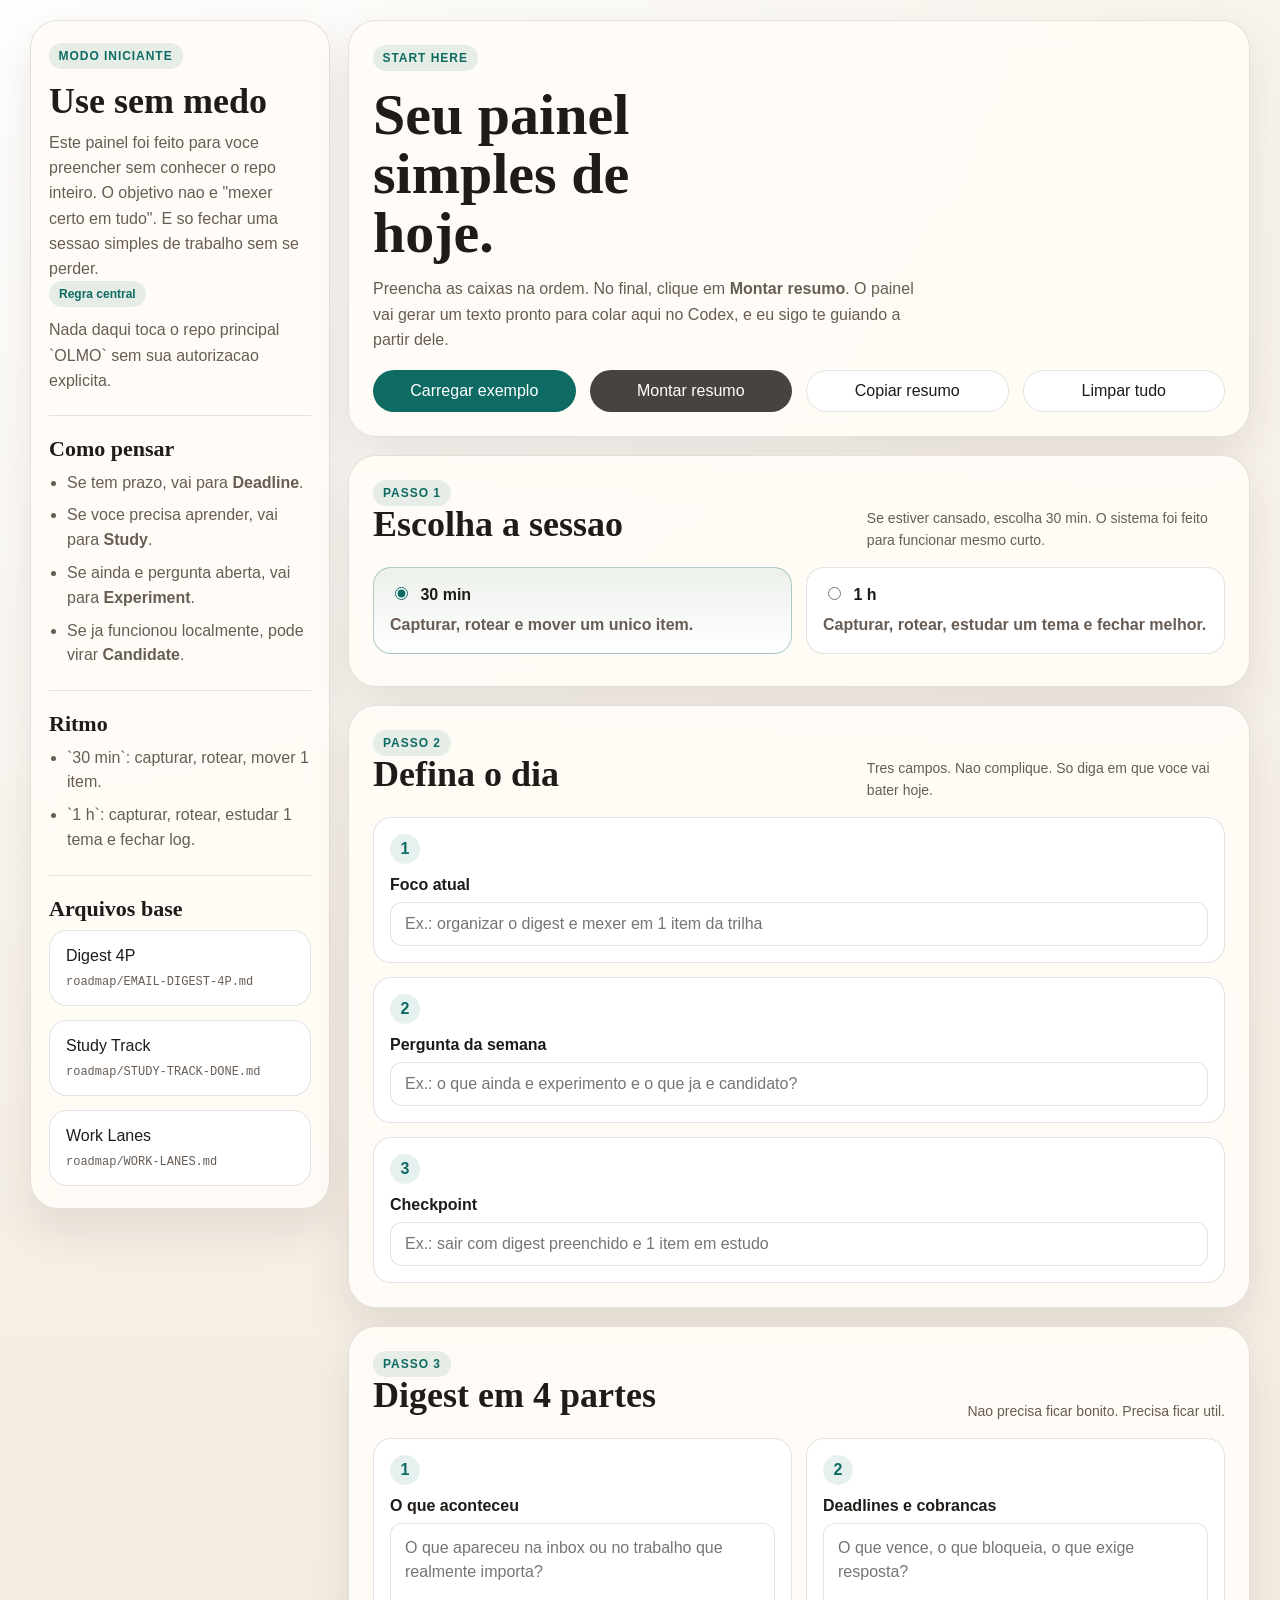
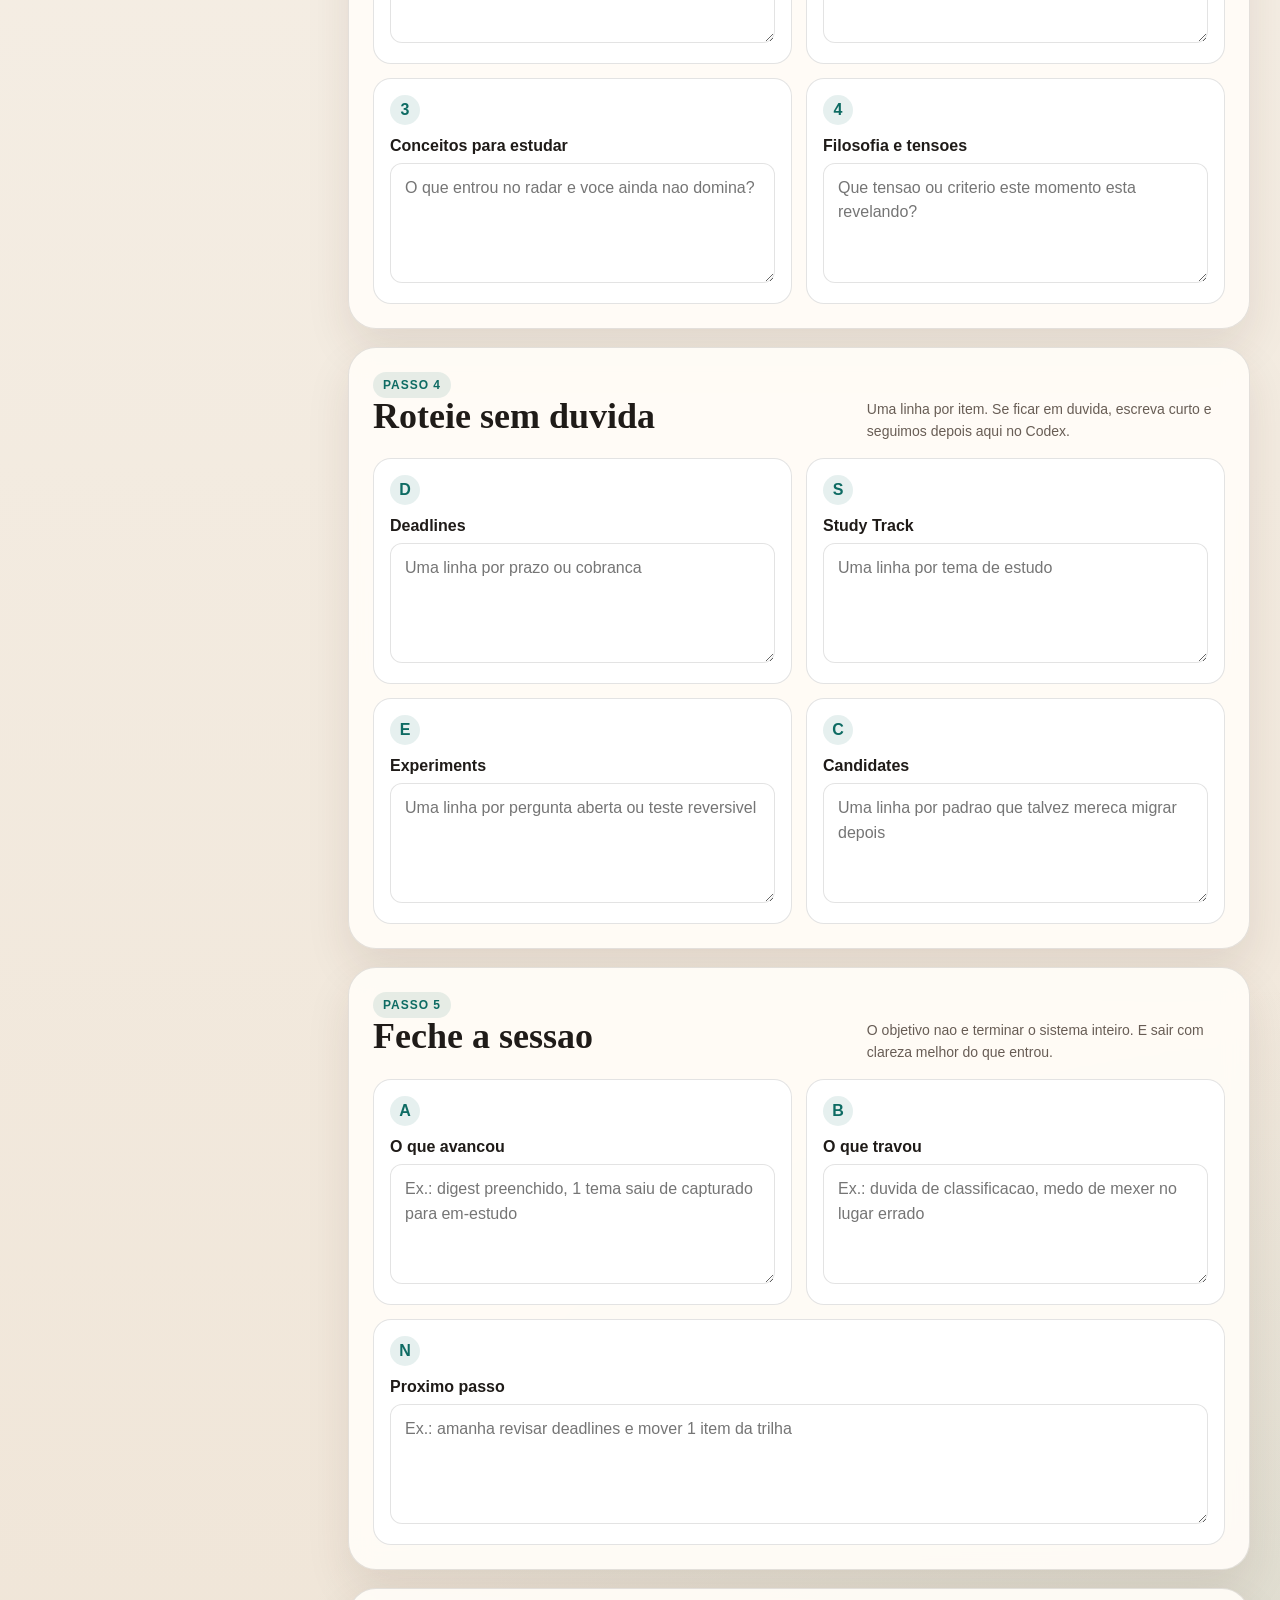
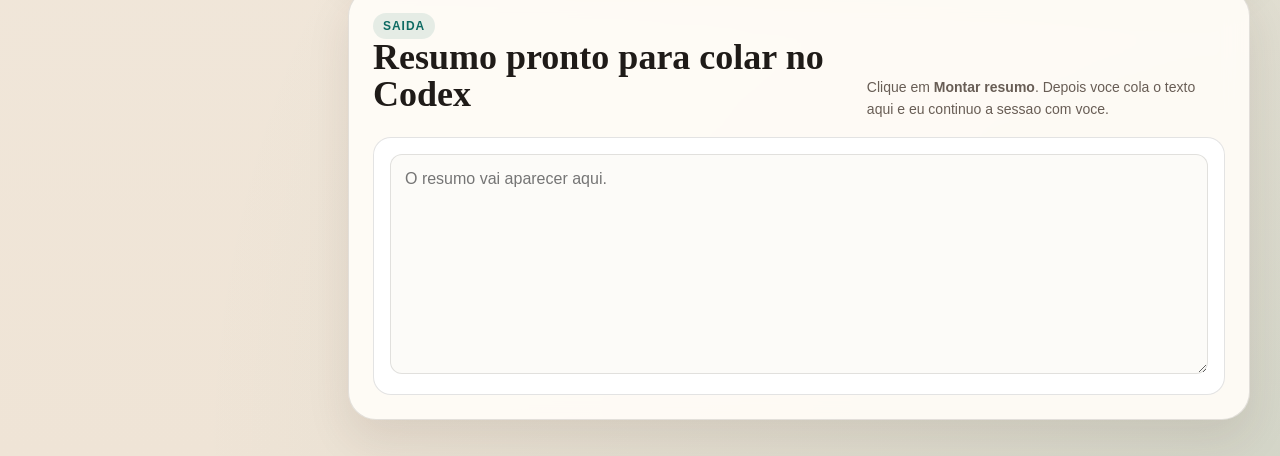
==== private-learning/START-HERE.html @ 2dedcef5 "Initialize OLMO_SHADOW baseline" ====
<!doctype html>
<html lang="pt-BR">
<head>
  <meta charset="utf-8">
  <meta name="viewport" content="width=device-width, initial-scale=1">
  <title>OLMO HQ - Modo Iniciante</title>
  <style>
    :root {
      --bg: #f7f2ea;
      --paper: rgba(255, 252, 247, 0.94);
      --paper-strong: rgba(255, 255, 255, 0.98);
      --ink: #1f1b18;
      --muted: #685d55;
      --line: rgba(31, 27, 24, 0.12);
      --accent: #0e6b63;
      --accent-soft: rgba(14, 107, 99, 0.10);
      --gold: #9d5e20;
      --gold-soft: rgba(157, 94, 32, 0.12);
      --safe: #29643d;
      --safe-soft: rgba(41, 100, 61, 0.12);
      --shadow: 0 20px 44px rgba(64, 42, 27, 0.10);
      --radius-lg: 28px;
      --radius-md: 18px;
      --radius-sm: 12px;
      --display: "Iowan Old Style", "Palatino Linotype", Georgia, serif;
      --body: "Aptos", "Segoe UI Variable", "Trebuchet MS", sans-serif;
      --mono: Consolas, "SFMono-Regular", monospace;
    }

    * { box-sizing: border-box; }

    body {
      margin: 0;
      color: var(--ink);
      font-family: var(--body);
      background:
        radial-gradient(circle at top left, rgba(255, 255, 255, 0.92), transparent 32%),
        radial-gradient(circle at bottom right, rgba(14, 107, 99, 0.12), transparent 28%),
        linear-gradient(180deg, #f8f4ed 0%, #efe4d6 100%);
      min-height: 100vh;
    }

    .shell {
      width: min(1220px, calc(100vw - 24px));
      margin: 20px auto 36px;
      display: grid;
      grid-template-columns: 300px 1fr;
      gap: 18px;
    }

    .panel {
      background: var(--paper);
      border: 1px solid var(--line);
      border-radius: var(--radius-lg);
      box-shadow: var(--shadow);
      backdrop-filter: blur(12px);
    }

    .sidebar {
      padding: 22px 18px;
      position: sticky;
      top: 20px;
      height: fit-content;
    }

    .content {
      display: grid;
      gap: 18px;
    }

    .hero,
    .section {
      padding: 24px;
    }

    .eyebrow {
      display: inline-block;
      padding: 6px 10px;
      border-radius: 999px;
      background: var(--accent-soft);
      color: var(--accent);
      font-size: 12px;
      font-weight: 800;
      letter-spacing: 0.08em;
      text-transform: uppercase;
    }

    h1, h2, h3 {
      margin: 0;
      font-family: var(--display);
      line-height: 1.02;
    }

    h1 {
      margin-top: 14px;
      font-size: clamp(34px, 6vw, 58px);
      max-width: 10ch;
    }

    h2 {
      font-size: clamp(26px, 4vw, 36px);
      margin-bottom: 8px;
    }

    h3 {
      font-size: 22px;
      margin-bottom: 10px;
    }

    p {
      margin: 0;
      color: var(--muted);
      line-height: 1.58;
    }

    .stack,
    .choices,
    .two-col,
    .toolbar,
    .link-grid {
      display: grid;
      gap: 14px;
    }

    .choices,
    .two-col,
    .link-grid {
      grid-template-columns: repeat(2, minmax(0, 1fr));
    }

    .step-card,
    .choice-card,
    .link-card,
    .summary-box,
    .tip-card {
      padding: 16px;
      border-radius: var(--radius-md);
      background: var(--paper-strong);
      border: 1px solid var(--line);
    }

    .choice-card {
      cursor: pointer;
      transition: transform 120ms ease, border-color 120ms ease, background 120ms ease;
    }

    .choice-card:hover {
      transform: translateY(-1px);
      border-color: rgba(14, 107, 99, 0.35);
    }

    .choice-card input {
      margin-right: 8px;
      accent-color: var(--accent);
    }

    .choice-card.active {
      background: linear-gradient(180deg, rgba(14, 107, 99, 0.08), rgba(255, 255, 255, 0.96));
      border-color: rgba(14, 107, 99, 0.32);
    }

    .step-label {
      display: inline-block;
      width: 30px;
      height: 30px;
      line-height: 30px;
      text-align: center;
      border-radius: 999px;
      background: var(--accent-soft);
      color: var(--accent);
      font-weight: 800;
      margin-bottom: 12px;
    }

    label {
      display: block;
      font-weight: 700;
      margin-bottom: 8px;
    }

    input,
    textarea,
    button {
      font: inherit;
    }

    input[type="text"],
    textarea {
      width: 100%;
      border: 1px solid var(--line);
      border-radius: var(--radius-sm);
      background: rgba(255, 255, 255, 0.82);
      color: var(--ink);
      padding: 12px 14px;
    }

    textarea {
      resize: vertical;
      min-height: 120px;
      line-height: 1.55;
    }

    button {
      border: 0;
      border-radius: 999px;
      padding: 11px 16px;
      cursor: pointer;
      color: white;
      background: var(--accent);
      transition: transform 120ms ease, opacity 120ms ease;
    }

    button:hover {
      transform: translateY(-1px);
      opacity: 0.97;
    }

    button.secondary {
      background: rgba(31, 27, 24, 0.82);
    }

    button.ghost {
      background: white;
      color: var(--ink);
      border: 1px solid var(--line);
    }

    .toolbar {
      grid-template-columns: repeat(4, minmax(0, 1fr));
      margin-top: 18px;
    }

    .section-head {
      display: flex;
      justify-content: space-between;
      align-items: end;
      gap: 12px;
      margin-bottom: 16px;
    }

    .section-note {
      font-size: 14px;
      max-width: 46ch;
    }

    .small {
      font-size: 13px;
    }

    .mono {
      font-family: var(--mono);
    }

    .pill {
      display: inline-flex;
      align-items: center;
      padding: 6px 10px;
      border-radius: 999px;
      font-size: 12px;
      font-weight: 800;
    }

    .pill.accent { color: var(--accent); background: var(--accent-soft); }
    .pill.gold { color: var(--gold); background: var(--gold-soft); }
    .pill.safe { color: var(--safe); background: var(--safe-soft); }

    .tip-list,
    .check-list {
      margin: 0;
      padding-left: 18px;
      color: var(--muted);
      line-height: 1.55;
    }

    .tip-list li + li,
    .check-list li + li {
      margin-top: 8px;
    }

    .summary-box textarea {
      min-height: 220px;
      background: rgba(252, 251, 248, 0.96);
    }

    .link-card {
      text-decoration: none;
      color: inherit;
      display: block;
    }

    .path {
      display: block;
      margin-top: 10px;
      color: var(--muted);
      font-size: 12px;
      font-family: var(--mono);
    }

    .sidebar-block + .sidebar-block {
      margin-top: 22px;
      padding-top: 22px;
      border-top: 1px solid var(--line);
    }

    @media (max-width: 1040px) {
      .shell,
      .choices,
      .two-col,
      .link-grid {
        grid-template-columns: 1fr;
      }

      .sidebar {
        position: static;
      }
    }

    @media (max-width: 760px) {
      .toolbar {
        grid-template-columns: 1fr;
      }
    }
  </style>
</head>
<body>
  <div class="shell">
    <aside class="panel sidebar">
      <span class="eyebrow">Modo Iniciante</span>
      <h2 style="margin-top: 14px;">Use sem medo</h2>
      <p style="margin-top: 10px;">
        Este painel foi feito para voce preencher sem conhecer o repo inteiro. O objetivo nao e "mexer certo em tudo". E so fechar uma sessao simples de trabalho sem se perder.
      </p>

      <div class="sidebar-block">
        <span class="pill accent">Regra central</span>
        <p style="margin-top: 10px;">
          Nada daqui toca o repo principal `OLMO` sem sua autorizacao explicita.
        </p>
      </div>

      <div class="sidebar-block">
        <h3>Como pensar</h3>
        <ul class="tip-list">
          <li>Se tem prazo, vai para <strong>Deadline</strong>.</li>
          <li>Se voce precisa aprender, vai para <strong>Study</strong>.</li>
          <li>Se ainda e pergunta aberta, vai para <strong>Experiment</strong>.</li>
          <li>Se ja funcionou localmente, pode virar <strong>Candidate</strong>.</li>
        </ul>
      </div>

      <div class="sidebar-block">
        <h3>Ritmo</h3>
        <ul class="check-list">
          <li>`30 min`: capturar, rotear, mover 1 item.</li>
          <li>`1 h`: capturar, rotear, estudar 1 tema e fechar log.</li>
        </ul>
      </div>

      <div class="sidebar-block">
        <h3>Arquivos base</h3>
        <div class="link-grid" style="grid-template-columns: 1fr;">
          <a class="link-card" href="../roadmap/EMAIL-DIGEST-4P.md">
            Digest 4P
            <span class="path">roadmap/EMAIL-DIGEST-4P.md</span>
          </a>
          <a class="link-card" href="../roadmap/STUDY-TRACK-DONE.md">
            Study Track
            <span class="path">roadmap/STUDY-TRACK-DONE.md</span>
          </a>
          <a class="link-card" href="../roadmap/WORK-LANES.md">
            Work Lanes
            <span class="path">roadmap/WORK-LANES.md</span>
          </a>
        </div>
      </div>
    </aside>

    <main class="content">
      <section class="panel hero">
        <span class="eyebrow">Start Here</span>
        <h1>Seu painel simples de hoje.</h1>
        <p style="margin-top: 14px; max-width: 62ch;">
          Preencha as caixas na ordem. No final, clique em <strong>Montar resumo</strong>. O painel vai gerar um texto pronto para colar aqui no Codex, e eu sigo te guiando a partir dele.
        </p>

        <div class="toolbar">
          <button id="exampleBtn" type="button">Carregar exemplo</button>
          <button id="buildBtn" class="secondary" type="button">Montar resumo</button>
          <button id="copyBtn" class="ghost" type="button">Copiar resumo</button>
          <button id="clearBtn" class="ghost" type="button">Limpar tudo</button>
        </div>
      </section>

      <section class="panel section">
        <div class="section-head">
          <div>
            <span class="eyebrow">Passo 1</span>
            <h2>Escolha a sessao</h2>
          </div>
          <p class="section-note">Se estiver cansado, escolha 30 min. O sistema foi feito para funcionar mesmo curto.</p>
        </div>

        <div class="choices">
          <label class="choice-card active" data-choice="session-30">
            <input type="radio" name="sessionLength" value="30 min" checked>
            <strong>30 min</strong>
            <p style="margin-top: 8px;">Capturar, rotear e mover um unico item.</p>
          </label>
          <label class="choice-card" data-choice="session-60">
            <input type="radio" name="sessionLength" value="1 h">
            <strong>1 h</strong>
            <p style="margin-top: 8px;">Capturar, rotear, estudar um tema e fechar melhor.</p>
          </label>
        </div>
      </section>

      <section class="panel section">
        <div class="section-head">
          <div>
            <span class="eyebrow">Passo 2</span>
            <h2>Defina o dia</h2>
          </div>
          <p class="section-note">Tres campos. Nao complique. So diga em que voce vai bater hoje.</p>
        </div>

        <div class="stack">
          <div class="step-card">
            <div class="step-label">1</div>
            <label for="focus">Foco atual</label>
            <input id="focus" type="text" placeholder="Ex.: organizar o digest e mexer em 1 item da trilha">
          </div>
          <div class="step-card">
            <div class="step-label">2</div>
            <label for="question">Pergunta da semana</label>
            <input id="question" type="text" placeholder="Ex.: o que ainda e experimento e o que ja e candidato?">
          </div>
          <div class="step-card">
            <div class="step-label">3</div>
            <label for="checkpoint">Checkpoint</label>
            <input id="checkpoint" type="text" placeholder="Ex.: sair com digest preenchido e 1 item em estudo">
          </div>
        </div>
      </section>

      <section class="panel section">
        <div class="section-head">
          <div>
            <span class="eyebrow">Passo 3</span>
            <h2>Digest em 4 partes</h2>
          </div>
          <p class="section-note">Nao precisa ficar bonito. Precisa ficar util.</p>
        </div>

        <div class="two-col">
          <div class="step-card">
            <div class="step-label">1</div>
            <label for="digest1">O que aconteceu</label>
            <textarea id="digest1" placeholder="O que apareceu na inbox ou no trabalho que realmente importa?"></textarea>
          </div>
          <div class="step-card">
            <div class="step-label">2</div>
            <label for="digest2">Deadlines e cobrancas</label>
            <textarea id="digest2" placeholder="O que vence, o que bloqueia, o que exige resposta?"></textarea>
          </div>
          <div class="step-card">
            <div class="step-label">3</div>
            <label for="digest3">Conceitos para estudar</label>
            <textarea id="digest3" placeholder="O que entrou no radar e voce ainda nao domina?"></textarea>
          </div>
          <div class="step-card">
            <div class="step-label">4</div>
            <label for="digest4">Filosofia e tensoes</label>
            <textarea id="digest4" placeholder="Que tensao ou criterio este momento esta revelando?"></textarea>
          </div>
        </div>
      </section>

      <section class="panel section">
        <div class="section-head">
          <div>
            <span class="eyebrow">Passo 4</span>
            <h2>Roteie sem duvida</h2>
          </div>
          <p class="section-note">Uma linha por item. Se ficar em duvida, escreva curto e seguimos depois aqui no Codex.</p>
        </div>

        <div class="two-col">
          <div class="step-card">
            <div class="step-label">D</div>
            <label for="deadlines">Deadlines</label>
            <textarea id="deadlines" placeholder="Uma linha por prazo ou cobranca"></textarea>
          </div>
          <div class="step-card">
            <div class="step-label">S</div>
            <label for="study">Study Track</label>
            <textarea id="study" placeholder="Uma linha por tema de estudo"></textarea>
          </div>
          <div class="step-card">
            <div class="step-label">E</div>
            <label for="experiments">Experiments</label>
            <textarea id="experiments" placeholder="Uma linha por pergunta aberta ou teste reversivel"></textarea>
          </div>
          <div class="step-card">
            <div class="step-label">C</div>
            <label for="candidates">Candidates</label>
            <textarea id="candidates" placeholder="Uma linha por padrao que talvez mereca migrar depois"></textarea>
          </div>
        </div>
      </section>

      <section class="panel section">
        <div class="section-head">
          <div>
            <span class="eyebrow">Passo 5</span>
            <h2>Feche a sessao</h2>
          </div>
          <p class="section-note">O objetivo nao e terminar o sistema inteiro. E sair com clareza melhor do que entrou.</p>
        </div>

        <div class="two-col">
          <div class="step-card">
            <div class="step-label">A</div>
            <label for="advanced">O que avancou</label>
            <textarea id="advanced" placeholder="Ex.: digest preenchido, 1 tema saiu de capturado para em-estudo"></textarea>
          </div>
          <div class="step-card">
            <div class="step-label">B</div>
            <label for="blocked">O que travou</label>
            <textarea id="blocked" placeholder="Ex.: duvida de classificacao, medo de mexer no lugar errado"></textarea>
          </div>
          <div class="step-card" style="grid-column: 1 / -1;">
            <div class="step-label">N</div>
            <label for="nextStep">Proximo passo</label>
            <textarea id="nextStep" placeholder="Ex.: amanha revisar deadlines e mover 1 item da trilha"></textarea>
          </div>
        </div>
      </section>

      <section class="panel section">
        <div class="section-head">
          <div>
            <span class="eyebrow">Saida</span>
            <h2>Resumo pronto para colar no Codex</h2>
          </div>
          <p class="section-note">Clique em <strong>Montar resumo</strong>. Depois voce cola o texto aqui e eu continuo a sessao com voce.</p>
        </div>

        <div class="summary-box">
          <textarea id="summaryOutput" placeholder="O resumo vai aparecer aqui."></textarea>
        </div>
      </section>
    </main>
  </div>

  <script>
    const STORAGE_KEY = "olmo-roadmap-start-here-v1";

    const refs = {
      sessionLength: () => document.querySelector('input[name="sessionLength"]:checked')?.value || "30 min",
      focus: document.getElementById("focus"),
      question: document.getElementById("question"),
      checkpoint: document.getElementById("checkpoint"),
      digest1: document.getElementById("digest1"),
      digest2: document.getElementById("digest2"),
      digest3: document.getElementById("digest3"),
      digest4: document.getElementById("digest4"),
      deadlines: document.getElementById("deadlines"),
      study: document.getElementById("study"),
      experiments: document.getElementById("experiments"),
      candidates: document.getElementById("candidates"),
      advanced: document.getElementById("advanced"),
      blocked: document.getElementById("blocked"),
      nextStep: document.getElementById("nextStep"),
      summaryOutput: document.getElementById("summaryOutput")
    };

    const inputKeys = [
      "focus",
      "question",
      "checkpoint",
      "digest1",
      "digest2",
      "digest3",
      "digest4",
      "deadlines",
      "study",
      "experiments",
      "candidates",
      "advanced",
      "blocked",
      "nextStep"
    ];

    hydrate();
    bindEvents();
    syncChoiceCards();

    function bindEvents() {
      inputKeys.forEach((key) => {
        refs[key].addEventListener("input", saveState);
      });

      document.querySelectorAll('input[name="sessionLength"]').forEach((radio) => {
        radio.addEventListener("change", () => {
          saveState();
          syncChoiceCards();
        });
      });

      document.getElementById("buildBtn").addEventListener("click", buildSummary);
      document.getElementById("copyBtn").addEventListener("click", copySummary);
      document.getElementById("clearBtn").addEventListener("click", clearState);
      document.getElementById("exampleBtn").addEventListener("click", loadExample);
    }

    function hydrate() {
      try {
        const raw = localStorage.getItem(STORAGE_KEY);
        if (!raw) return;
        const state = JSON.parse(raw);
        if (state.sessionLength) {
          const radio = document.querySelector(`input[name="sessionLength"][value="${escapeSelector(state.sessionLength)}"]`);
          if (radio) radio.checked = true;
        }
        inputKeys.forEach((key) => {
          refs[key].value = state[key] || "";
        });
        refs.summaryOutput.value = state.summaryOutput || "";
      } catch {
        // ignore corrupt local state
      }
    }

    function saveState() {
      const state = {
        sessionLength: refs.sessionLength(),
        summaryOutput: refs.summaryOutput.value
      };

      inputKeys.forEach((key) => {
        state[key] = refs[key].value;
      });

      localStorage.setItem(STORAGE_KEY, JSON.stringify(state));
    }

    function buildSummary() {
      const lines = [
        `Sessao: ${refs.sessionLength()}`,
        `Foco atual: ${valueOrPlaceholder(refs.focus.value)}`,
        `Pergunta da semana: ${valueOrPlaceholder(refs.question.value)}`,
        `Checkpoint: ${valueOrPlaceholder(refs.checkpoint.value)}`,
        "",
        "Digest 4P",
        `1. O que aconteceu: ${valueOrPlaceholder(refs.digest1.value)}`,
        `2. Deadlines e cobrancas: ${valueOrPlaceholder(refs.digest2.value)}`,
        `3. Conceitos para estudar: ${valueOrPlaceholder(refs.digest3.value)}`,
        `4. Filosofia e tensoes: ${valueOrPlaceholder(refs.digest4.value)}`,
        "",
        "Lanes",
        `Deadlines: ${formatListBlock(refs.deadlines.value)}`,
        `Study Track: ${formatListBlock(refs.study.value)}`,
        `Experiments: ${formatListBlock(refs.experiments.value)}`,
        `Candidates: ${formatListBlock(refs.candidates.value)}`,
        "",
        "Fechamento",
        `O que avancou: ${valueOrPlaceholder(refs.advanced.value)}`,
        `O que travou: ${valueOrPlaceholder(refs.blocked.value)}`,
        `Proximo passo: ${valueOrPlaceholder(refs.nextStep.value)}`
      ];

      refs.summaryOutput.value = lines.join("\n");
      saveState();
    }

    async function copySummary() {
      if (!refs.summaryOutput.value.trim()) {
        buildSummary();
      }

      try {
        await navigator.clipboard.writeText(refs.summaryOutput.value);
        alert("Resumo copiado. Agora cole aqui no Codex.");
      } catch {
        refs.summaryOutput.focus();
        refs.summaryOutput.select();
        alert("Nao consegui copiar automaticamente. O texto foi selecionado.");
      }
    }

    function clearState() {
      if (!confirm("Limpar tudo deste painel?")) return;
      localStorage.removeItem(STORAGE_KEY);
      inputKeys.forEach((key) => {
        refs[key].value = "";
      });
      const defaultRadio = document.querySelector('input[name="sessionLength"][value="30 min"]');
      if (defaultRadio) defaultRadio.checked = true;
      refs.summaryOutput.value = "";
      syncChoiceCards();
    }

    function loadExample() {
      const radio = document.querySelector('input[name="sessionLength"][value="30 min"]');
      if (radio) radio.checked = true;
      refs.focus.value = "fechar o digest e mexer em 1 item da trilha";
      refs.question.value = "o que ainda e experimento e o que ja e candidato?";
      refs.checkpoint.value = "sair com digest preenchido e um tema em estudo";
      refs.digest1.value = "A inbox mostrou que a prioridade nao e criar sistema maior, e sim deixar visivel o que fazer hoje sem tocar no repo principal.";
      refs.digest2.value = "Preciso manter deadlines pequenos, sem espalhar notas e sem confundir cockpit pessoal com artefato reutilizavel.";
      refs.digest3.value = "Entraram no radar: digest 4P, done gate, lane de experimento e candidate.";
      refs.digest4.value = "A tensao principal e querer uma interface boa sem ficar preso em ferramenta ou arquitetura cedo demais.";
      refs.deadlines.value = "Revisar o HQ amanha\nFechar uma sessao curta sem bagunca";
      refs.study.value = "Digest 4P\nDone gate";
      refs.experiments.value = "Interface iniciante em HTML\nFluxo de copiar resumo para o Codex";
      refs.candidates.value = "Digest 4P se funcionar por 3 ciclos\nStudy track com done se reduzir retrabalho";
      refs.advanced.value = "o sistema ficou mais facil de preencher";
      refs.blocked.value = "ainda existe atrito para abrir arquivos e confiar no fluxo";
      refs.nextStep.value = "usar este painel em uma sessao real de 30 min";
      syncChoiceCards();
      buildSummary();
    }

    function valueOrPlaceholder(value) {
      const clean = value.trim().replace(/\s+/g, " ");
      return clean || "[nao preenchido]";
    }

    function formatListBlock(value) {
      const items = value
        .split(/\r?\n/)
        .map((item) => item.trim())
        .filter(Boolean);

      if (!items.length) return "[vazio]";
      return items.join(" | ");
    }

    function syncChoiceCards() {
      const activeValue = refs.sessionLength();
      document.querySelectorAll(".choice-card").forEach((card) => {
        const radio = card.querySelector('input[name="sessionLength"]');
        card.classList.toggle("active", radio && radio.value === activeValue);
      });
    }

    function escapeSelector(value) {
      return String(value).replace(/"/g, '\\"');
    }
  </script>
</body>
</html>
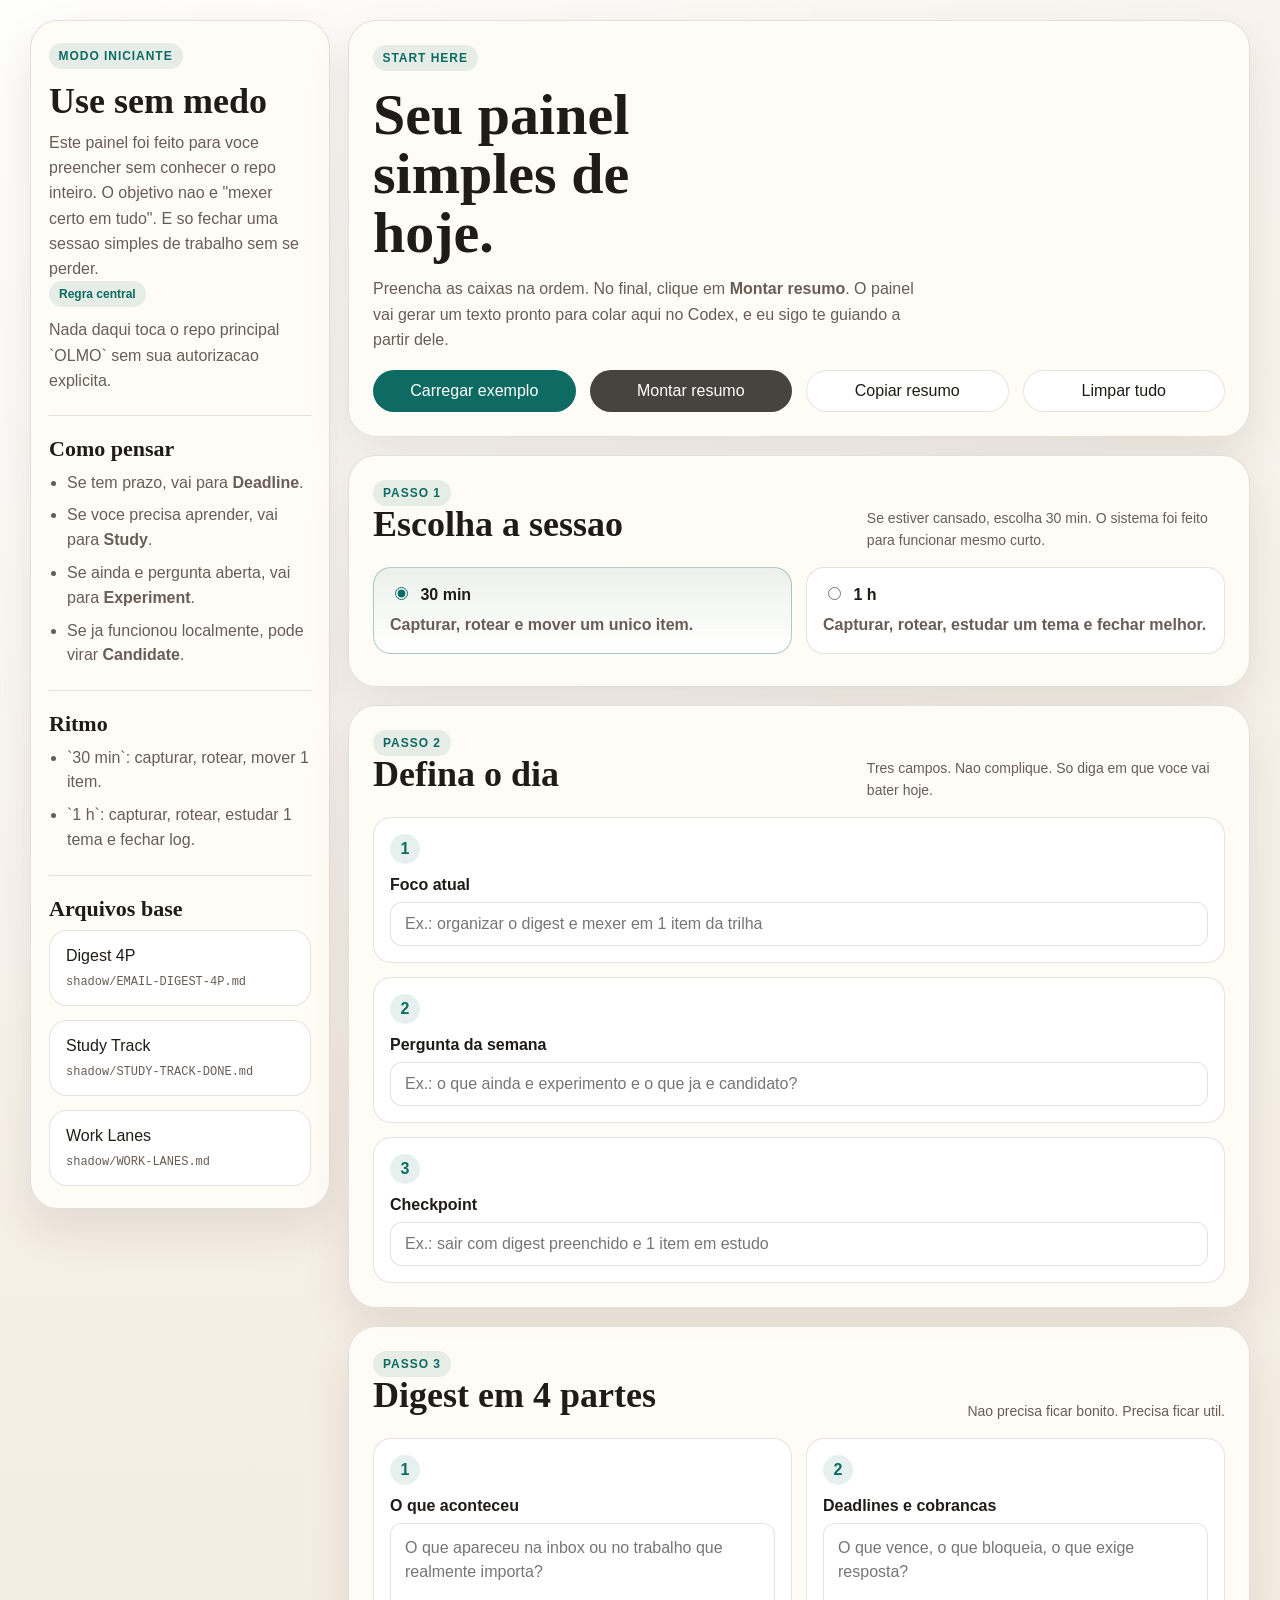
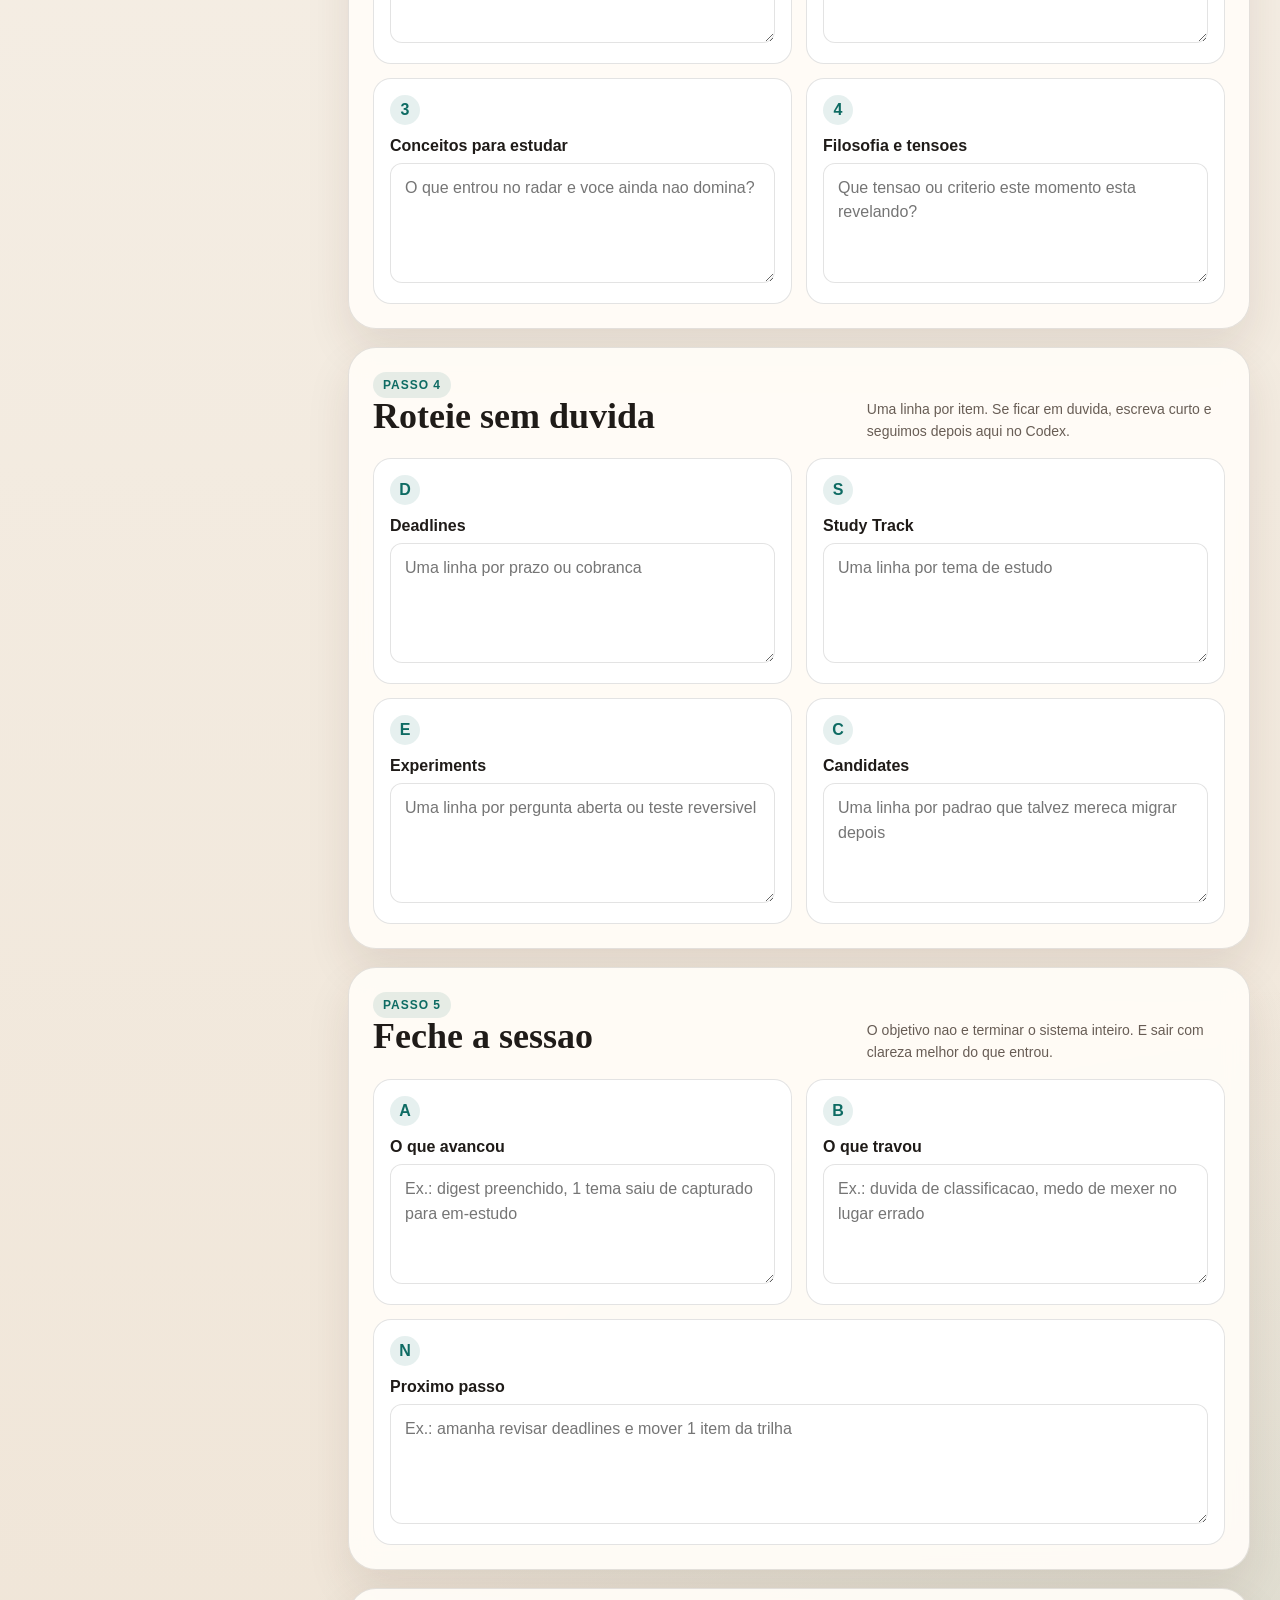
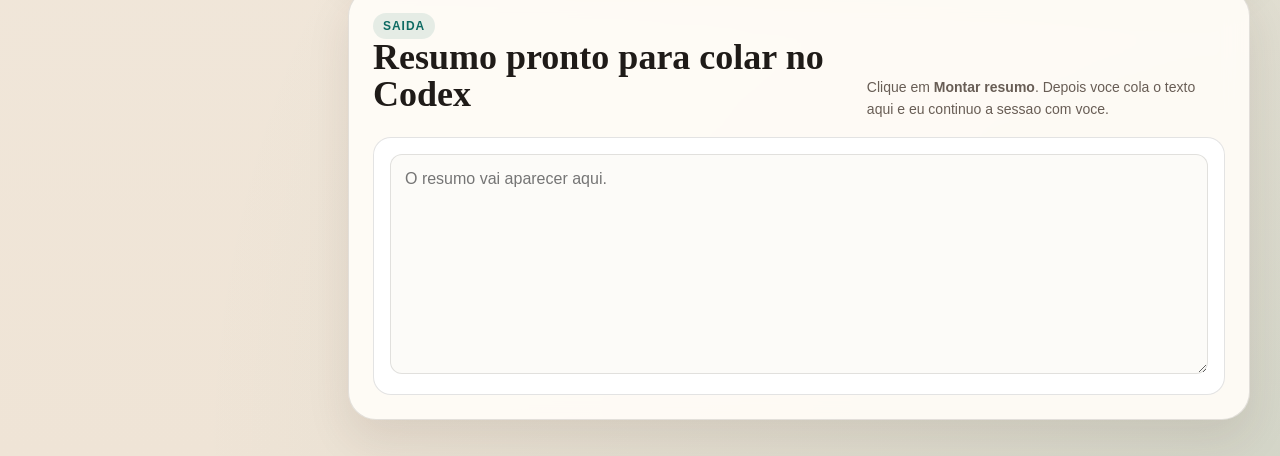
==== commit 01faef41: "Document Prometeus orchestration baseline" ====
--- a/private-learning/START-HERE.html
+++ b/private-learning/START-HERE.html
@@ -3,7 +3,7 @@
 <head>
   <meta charset="utf-8">
   <meta name="viewport" content="width=device-width, initial-scale=1">
-  <title>OLMO HQ - Modo Iniciante</title>
+  <title>open OLMO_PROMETEUS - Modo Iniciante</title>
   <style>
     :root {
       --bg: #f7f2ea;
@@ -359,17 +359,17 @@
       <div class="sidebar-block">
         <h3>Arquivos base</h3>
         <div class="link-grid" style="grid-template-columns: 1fr;">
-          <a class="link-card" href="../roadmap/EMAIL-DIGEST-4P.md">
+          <a class="link-card" href="../shadow/EMAIL-DIGEST-4P.md">
             Digest 4P
-            <span class="path">roadmap/EMAIL-DIGEST-4P.md</span>
+            <span class="path">shadow/EMAIL-DIGEST-4P.md</span>
           </a>
-          <a class="link-card" href="../roadmap/STUDY-TRACK-DONE.md">
+          <a class="link-card" href="../shadow/STUDY-TRACK-DONE.md">
             Study Track
-            <span class="path">roadmap/STUDY-TRACK-DONE.md</span>
+            <span class="path">shadow/STUDY-TRACK-DONE.md</span>
           </a>
-          <a class="link-card" href="../roadmap/WORK-LANES.md">
+          <a class="link-card" href="../shadow/WORK-LANES.md">
             Work Lanes
-            <span class="path">roadmap/WORK-LANES.md</span>
+            <span class="path">shadow/WORK-LANES.md</span>
           </a>
         </div>
       </div>
@@ -553,7 +553,8 @@
   </div>
 
   <script>
-    const STORAGE_KEY = "olmo-roadmap-start-here-v1";
+    const STORAGE_KEY = "open-olmo-prometeus-start-here-v1";
+    const LEGACY_STORAGE_KEY = "olmo-prometeus-start-here-v1";
 
     const refs = {
       sessionLength: () => document.querySelector('input[name="sessionLength"]:checked')?.value || "30 min",
@@ -615,7 +616,7 @@
 
     function hydrate() {
       try {
-        const raw = localStorage.getItem(STORAGE_KEY);
+        const raw = localStorage.getItem(STORAGE_KEY) || localStorage.getItem(LEGACY_STORAGE_KEY);
         if (!raw) return;
         const state = JSON.parse(raw);
         if (state.sessionLength) {
@@ -642,6 +643,7 @@
       });
 
       localStorage.setItem(STORAGE_KEY, JSON.stringify(state));
+      localStorage.removeItem(LEGACY_STORAGE_KEY);
     }
 
     function buildSummary() {
@@ -691,6 +693,7 @@
     function clearState() {
       if (!confirm("Limpar tudo deste painel?")) return;
       localStorage.removeItem(STORAGE_KEY);
+      localStorage.removeItem(LEGACY_STORAGE_KEY);
       inputKeys.forEach((key) => {
         refs[key].value = "";
       });
@@ -750,3 +753,5 @@
   </script>
 </body>
 </html>
+
+
